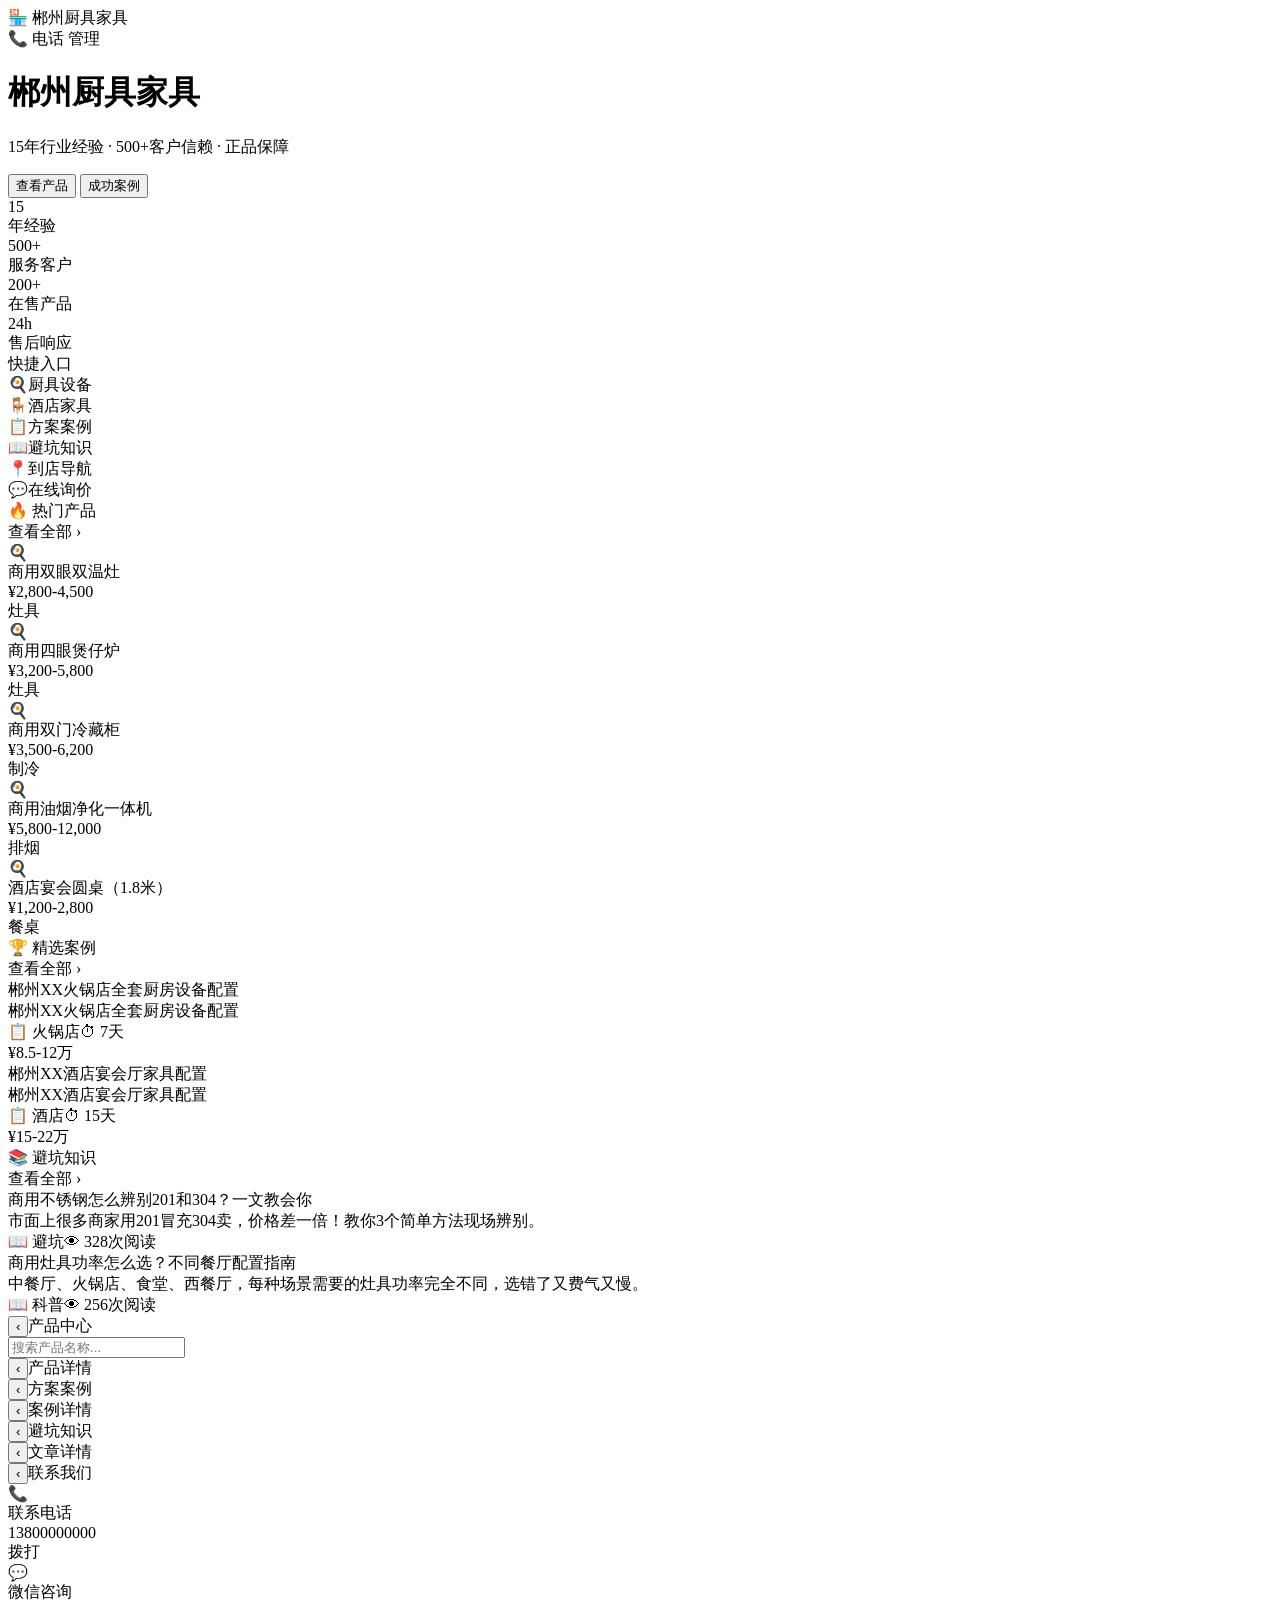
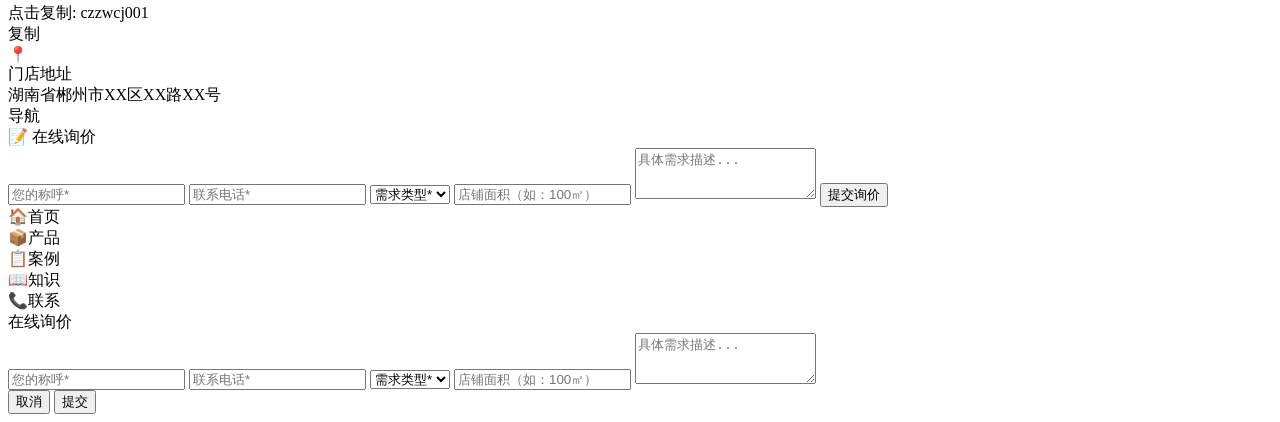
==== index.html @ 8503a3cb "Add files via upload" ====
<!DOCTYPE html>
<html lang="zh-CN">
<head>
<meta charset="UTF-8">
<meta name="viewport" content="width=device-width, initial-scale=1.0, maximum-scale=1.0, user-scalable=no">
<title>郴州商用厨具酒店家具</title>
<link rel="stylesheet" href="css/style.css">
</head>
<body>
<header class="header" id="header">
  <div class="header-inner">
    <div class="logo" id="logo-text" onclick="goHome()">🏪 郴州厨具家具</div>
    <div class="header-right">
      <span class="phone-btn" onclick="callPhone()">📞 电话</span>
      <span class="admin-entrance" onclick="openAdmin()">管理</span>
    </div>
  </div>
</header>

<!-- 首页 -->
<div class="page" id="page-home">
  <div class="hero">
    <div class="hero-bg"></div>
    <div class="hero-content">
      <h1 id="hero-title">郴州商用厨具·酒店家具</h1>
      <p>15年行业经验 · 500+客户信赖 · 正品保障</p>
      <div class="hero-btns">
        <button class="btn btn-white" onclick="switchPage('products')">查看产品</button>
        <button class="btn btn-outline-white" onclick="switchPage('cases')">成功案例</button>
      </div>
    </div>
  </div>
  <div class="stats-bar">
    <div class="stat-item"><div class="stat-num">15</div><div class="stat-label">年经验</div></div>
    <div class="stat-item"><div class="stat-num">500+</div><div class="stat-label">服务客户</div></div>
    <div class="stat-item"><div class="stat-num">200+</div><div class="stat-label">在售产品</div></div>
    <div class="stat-item"><div class="stat-num">24h</div><div class="stat-label">售后响应</div></div>
  </div>
  <div class="quick-entry">
    <div class="section-title">快捷入口</div>
    <div class="quick-grid">
      <div class="quick-item" onclick="switchPage('products')"><span>🍳</span><span>厨具设备</span></div>
      <div class="quick-item" onclick="switchPage('products')"><span>🪑</span><span>酒店家具</span></div>
      <div class="quick-item" onclick="switchPage('cases')"><span>📋</span><span>方案案例</span></div>
      <div class="quick-item" onclick="switchPage('knowledge')"><span>📖</span><span>避坑知识</span></div>
      <div class="quick-item" onclick="switchPage('contact')"><span>📍</span><span>到店导航</span></div>
      <div class="quick-item" onclick="openInquiry()"><span>💬</span><span>在线询价</span></div>
    </div>
  </div>
  <div class="section">
    <div class="section-header"><div class="section-title">🔥 热门产品</div><span class="section-more" onclick="switchPage('products')">查看全部 ›</span></div>
    <div class="product-scroll" id="home-products"></div>
  </div>
  <div class="section">
    <div class="section-header"><div class="section-title">🏆 精选案例</div><span class="section-more" onclick="switchPage('cases')">查看全部 ›</span></div>
    <div id="home-cases"></div>
  </div>
  <div class="section">
    <div class="section-header"><div class="section-title">📚 避坑知识</div><span class="section-more" onclick="switchPage('knowledge')">查看全部 ›</span></div>
    <div id="home-knowledge"></div>
  </div>
</div>

<!-- 产品中心 -->
<div class="page hidden" id="page-products">
  <div class="page-header"><button class="back-btn" onclick="goHome()">‹</button><span>产品中心</span></div>
  <div class="category-tabs" id="category-tabs"></div>
  <div class="search-bar"><input type="text" id="search-input" placeholder="搜索产品名称..." oninput="filterProducts()"></div>
  <div class="product-list" id="products-list"></div>
  <div class="empty-tip" id="products-empty" style="display:none">暂无产品</div>
</div>

<!-- 产品详情 -->
<div class="page hidden" id="page-product-detail">
  <div class="page-header"><button class="back-btn" onclick="switchPage('products')">‹</button><span>产品详情</span></div>
  <div id="product-detail-content"></div>
</div>

<!-- 方案案例 -->
<div class="page hidden" id="page-cases">
  <div class="page-header"><button class="back-btn" onclick="goHome()">‹</button><span>方案案例</span></div>
  <div class="case-list" id="cases-list"></div>
  <div class="empty-tip" id="cases-empty" style="display:none">暂无案例</div>
</div>

<!-- 案例详情 -->
<div class="page hidden" id="page-case-detail">
  <div class="page-header"><button class="back-btn" onclick="switchPage('cases')">‹</button><span>案例详情</span></div>
  <div id="case-detail-content"></div>
</div>

<!-- 避坑知识 -->
<div class="page hidden" id="page-knowledge">
  <div class="page-header"><button class="back-btn" onclick="goHome()">‹</button><span>避坑知识</span></div>
  <div class="knowledge-list" id="knowledge-list"></div>
  <div class="empty-tip" id="knowledge-empty" style="display:none">暂无文章</div>
</div>

<!-- 知识详情 -->
<div class="page hidden" id="page-knowledge-detail">
  <div class="page-header"><button class="back-btn" onclick="switchPage('knowledge')">‹</button><span>文章详情</span></div>
  <div id="knowledge-detail-content"></div>
</div>

<!-- 联系我们 -->
<div class="page hidden" id="page-contact">
  <div class="page-header"><button class="back-btn" onclick="goHome()">‹</button><span>联系我们</span></div>
  <div class="contact-page">
    <div class="contact-card">
      <div class="contact-item" onclick="callPhone()">
        <span class="contact-icon">📞</span>
        <div><div class="contact-label">联系电话</div><div class="contact-value" id="contact-phone">13800000000</div></div>
        <span class="contact-action">拨打</span>
      </div>
      <div class="contact-item" onclick="copyWechat()">
        <span class="contact-icon">💬</span>
        <div><div class="contact-label">微信咨询</div><div class="contact-value" id="contact-wechat">点击复制微信号</div></div>
        <span class="contact-action">复制</span>
      </div>
      <div class="contact-item" onclick="openMap()">
        <span class="contact-icon">📍</span>
        <div><div class="contact-label">门店地址</div><div class="contact-value" id="contact-address">点击查看地图</div></div>
        <span class="contact-action">导航</span>
      </div>
    </div>
    <div class="inquiry-form-section">
      <div class="section-title">📝 在线询价</div>
      <form id="inquiry-form" onsubmit="submitInquiry(event)">
        <input type="text" placeholder="您的称呼*" id="inq-name" required>
        <input type="tel" placeholder="联系电话*" id="inq-phone" required>
        <select id="inq-type" required>
          <option value="">需求类型*</option>
          <option value="厨具设备">厨具设备</option>
          <option value="酒店家具">酒店家具</option>
          <option value="整套方案">整套方案</option>
          <option value="其他">其他</option>
        </select>
        <input type="text" placeholder="店铺面积（如：100㎡）" id="inq-area">
        <textarea placeholder="具体需求描述..." id="inq-desc" rows="3"></textarea>
        <button type="submit" class="btn btn-primary btn-block">提交询价</button>
      </form>
    </div>
  </div>
</div>

<!-- 底部导航 -->
<nav class="tabbar" id="tabbar">
  <div class="tabbar-item active" data-page="home" onclick="switchPage('home')"><span class="tab-icon">🏠</span><span class="tab-label">首页</span></div>
  <div class="tabbar-item" data-page="products" onclick="switchPage('products')"><span class="tab-icon">📦</span><span class="tab-label">产品</span></div>
  <div class="tabbar-item" data-page="cases" onclick="switchPage('cases')"><span class="tab-icon">📋</span><span class="tab-label">案例</span></div>
  <div class="tabbar-item" data-page="knowledge" onclick="switchPage('knowledge')"><span class="tab-icon">📖</span><span class="tab-label">知识</span></div>
  <div class="tabbar-item" data-page="contact" onclick="switchPage('contact')"><span class="tab-icon">📞</span><span class="tab-label">联系</span></div>
</nav>

<!-- 询价弹窗 -->
<div class="modal-overlay hidden" id="inquiry-modal">
  <div class="modal">
    <div class="modal-header">在线询价</div>
    <form id="inquiry-form-modal" onsubmit="submitInquiryModal(event)">
      <input type="text" placeholder="您的称呼*" id="inq-name2" required>
      <input type="tel" placeholder="联系电话*" id="inq-phone2" required>
      <select id="inq-type2" required>
        <option value="">需求类型*</option>
        <option value="厨具设备">厨具设备</option>
        <option value="酒店家具">酒店家具</option>
        <option value="整套方案">整套方案</option>
        <option value="其他">其他</option>
      </select>
      <input type="text" placeholder="店铺面积（如：100㎡）" id="inq-area2">
      <textarea placeholder="具体需求描述..." id="inq-desc2" rows="3"></textarea>
      <div class="modal-btns">
        <button type="button" class="btn-gray" onclick="closeInquiry()">取消</button>
        <button type="submit" class="btn btn-primary">提交</button>
      </div>
    </form>
  </div>
</div>

<div class="safe-bottom"></div>
<script src="db.js"></script>
<script src="app.js"></script>
</body>
</html>
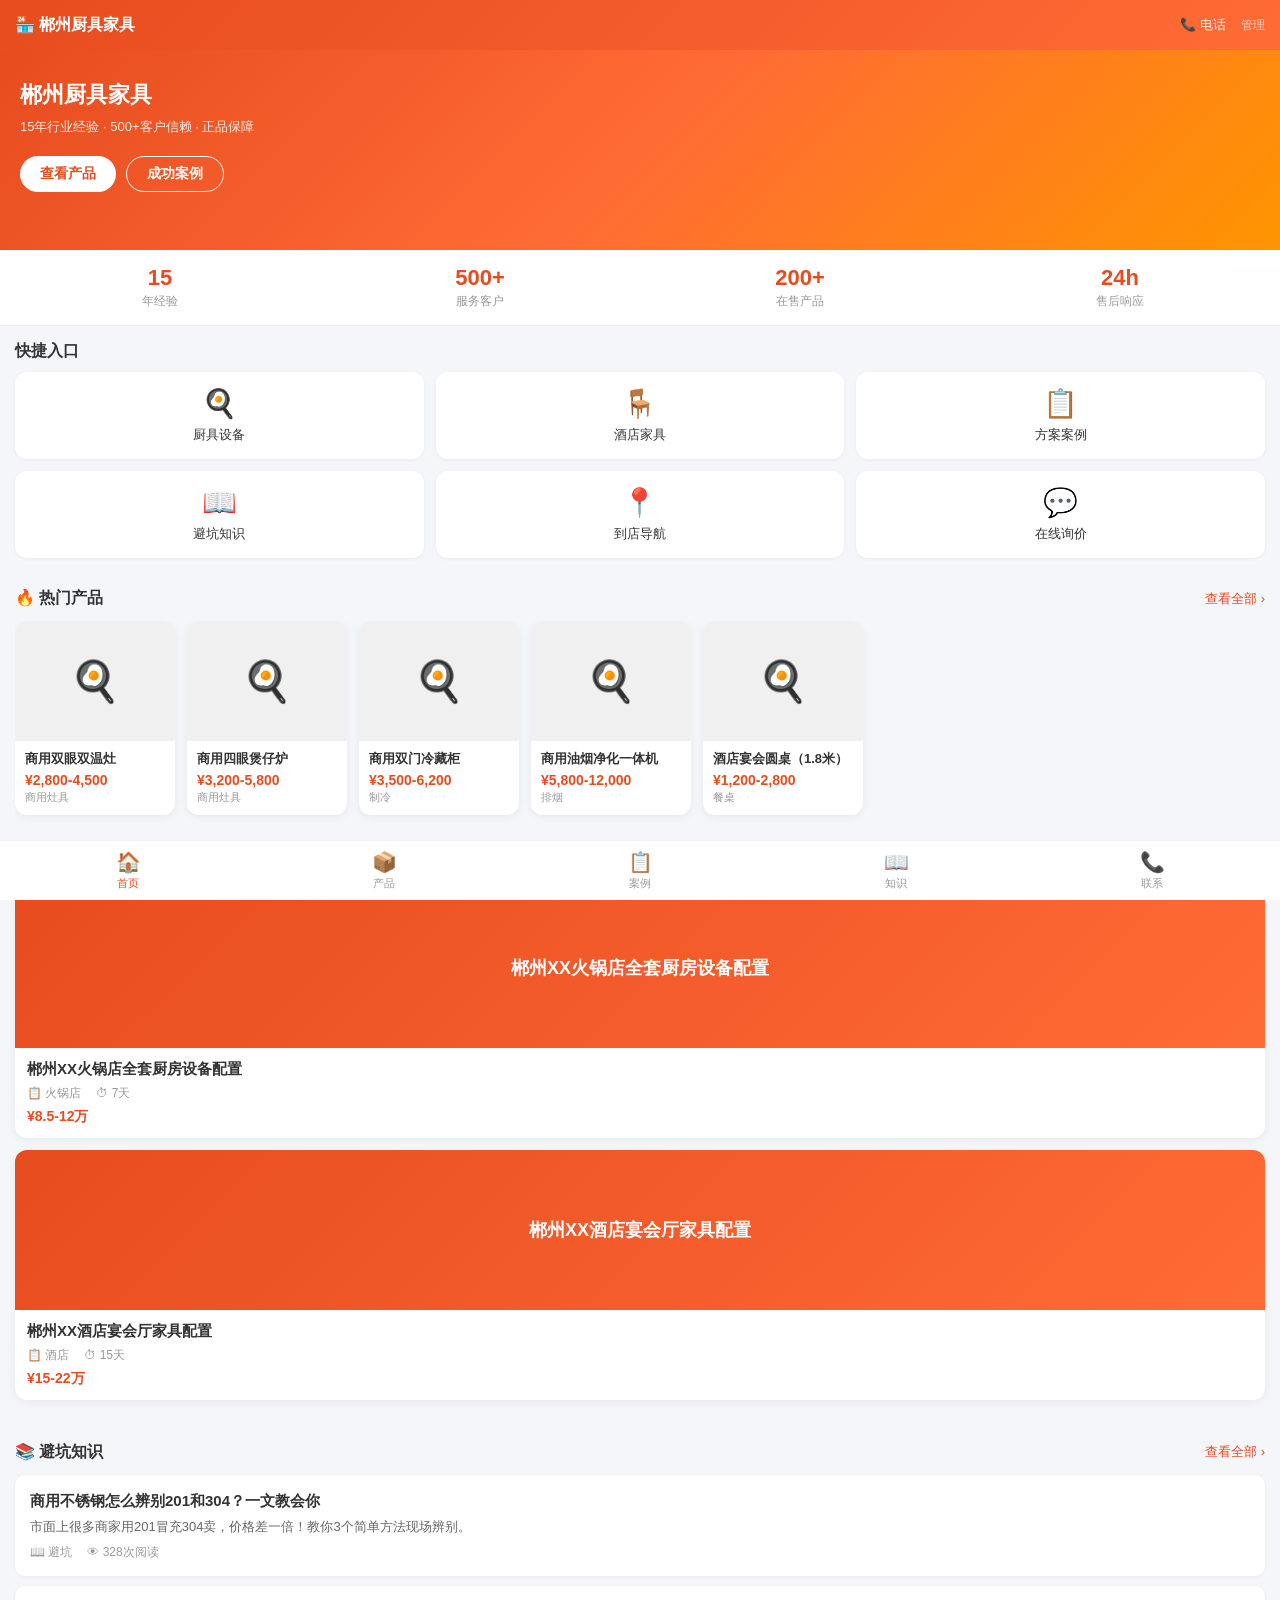
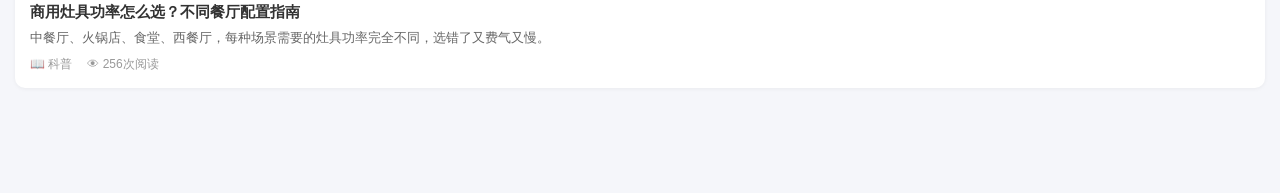
==== commit 137ca952: "Add files via upload" ====
--- a/index.html
+++ b/index.html
@@ -9,7 +9,10 @@
 <body>
 <header class="header" id="header">
   <div class="header-inner">
-    <div class="logo" id="logo-text" onclick="goHome()">🏪 郴州厨具家具</div>
+    <div class="logo" id="logo-area" onclick="goHome()">
+      <img id="logo-img" class="logo-img hidden" src="" alt="logo">
+      <span id="logo-text">🏪 郴州厨具家具</span>
+    </div>
     <div class="header-right">
       <span class="phone-btn" onclick="callPhone()">📞 电话</span>
       <span class="admin-entrance" onclick="openAdmin()">管理</span>
@@ -20,22 +23,19 @@
 <!-- 首页 -->
 <div class="page" id="page-home">
   <div class="hero">
-    <div class="hero-bg"></div>
+    <img id="hero-bg-img" class="hero-bg-img" src="" alt="">
+    <div class="hero-bg-overlay"></div>
     <div class="hero-content">
+      <img id="hero-logo" class="hero-logo hidden" src="" alt="logo">
       <h1 id="hero-title">郴州商用厨具·酒店家具</h1>
-      <p>15年行业经验 · 500+客户信赖 · 正品保障</p>
+      <p id="hero-slogan">15年行业经验 · 500+客户信赖 · 正品保障</p>
       <div class="hero-btns">
         <button class="btn btn-white" onclick="switchPage('products')">查看产品</button>
         <button class="btn btn-outline-white" onclick="switchPage('cases')">成功案例</button>
       </div>
     </div>
   </div>
-  <div class="stats-bar">
-    <div class="stat-item"><div class="stat-num">15</div><div class="stat-label">年经验</div></div>
-    <div class="stat-item"><div class="stat-num">500+</div><div class="stat-label">服务客户</div></div>
-    <div class="stat-item"><div class="stat-num">200+</div><div class="stat-label">在售产品</div></div>
-    <div class="stat-item"><div class="stat-num">24h</div><div class="stat-label">售后响应</div></div>
-  </div>
+  <div class="stats-bar" id="stats-bar"></div>
   <div class="quick-entry">
     <div class="section-title">快捷入口</div>
     <div class="quick-grid">
--- a/css/style.css
+++ b/css/style.css
@@ -0,0 +1,319 @@
+/* ===== 全局样式 ===== */
+* { margin: 0; padding: 0; box-sizing: border-box; }
+body {
+  font-family: -apple-system, BlinkMacSystemFont, 'Segoe UI', 'PingFang SC', 'Hiragino Sans GB', 'Microsoft YaHei', sans-serif;
+  background: #f5f6fa;
+  color: #333;
+  padding-top: 50px;
+  padding-bottom: 60px;
+  -webkit-tap-highlight-color: transparent;
+}
+.hidden { display: none !important; }
+
+/* ===== 顶部导航 ===== */
+.header {
+  position: fixed; top: 0; left: 0; right: 0; z-index: 100;
+  background: linear-gradient(135deg, #e74c1f, #ff6b35);
+  color: #fff; height: 50px;
+}
+.header-inner { display: flex; align-items: center; justify-content: space-between; height: 50px; padding: 0 15px; }
+.logo { font-size: 16px; font-weight: bold; cursor: pointer; }
+.header-right { display: flex; gap: 15px; align-items: center; }
+.phone-btn { font-size: 13px; cursor: pointer; }
+.admin-entrance { font-size: 12px; opacity: 0.7; cursor: pointer; }
+
+/* ===== 页面头部 ===== */
+.page-header {
+  display: flex; align-items: center; gap: 10px;
+  padding: 12px 15px; background: #fff;
+  border-bottom: 1px solid #eee; font-size: 16px; font-weight: bold;
+}
+.back-btn { font-size: 24px; background: none; border: none; cursor: pointer; color: #e74c1f; padding: 0 5px; }
+
+/* ===== Hero横幅 ===== */
+.hero {
+  position: relative; height: 200px; overflow: hidden;
+  background: linear-gradient(135deg, #e74c1f 0%, #ff6b35 50%, #ff9500 100%);
+}
+.hero-bg {
+  position: absolute; inset: 0;
+  background: url('data:image/svg+xml,<svg xmlns="http://www.w3.org/2000/svg" viewBox="0 0 400 200"><rect fill="%23ffffff" opacity="0.05" width="400" height="200"/></svg>');
+}
+.hero-content { position: relative; z-index: 1; padding: 30px 20px; color: #fff; }
+.hero-content h1 { font-size: 22px; margin-bottom: 8px; }
+.hero-content p { font-size: 13px; opacity: 0.9; margin-bottom: 20px; }
+.hero-btns { display: flex; gap: 10px; }
+.btn {
+  padding: 8px 20px; border-radius: 20px; border: none;
+  font-size: 14px; cursor: pointer; font-weight: bold;
+}
+.btn-white { background: #fff; color: #e74c1f; }
+.btn-outline-white { background: transparent; color: #fff; border: 1px solid #fff; }
+
+/* ===== 数据展示 ===== */
+.stats-bar {
+  display: flex; background: #fff; padding: 15px 0;
+  border-bottom: 1px solid #eee;
+}
+.stat-item { flex: 1; text-align: center; }
+.stat-num { font-size: 22px; font-weight: bold; color: #e74c1f; }
+.stat-label { font-size: 12px; color: #999; margin-top: 2px; }
+
+/* ===== 快捷入口 ===== */
+.quick-entry { padding: 15px; }
+.quick-grid {
+  display: grid; grid-template-columns: repeat(3, 1fr); gap: 12px;
+  margin-top: 10px;
+}
+.quick-item {
+  display: flex; flex-direction: column; align-items: center; gap: 6px;
+  background: #fff; border-radius: 12px; padding: 15px 5px;
+  box-shadow: 0 1px 4px rgba(0,0,0,0.05); cursor: pointer;
+  font-size: 13px; transition: transform 0.2s;
+}
+.quick-item:active { transform: scale(0.95); }
+.quick-item span:first-child { font-size: 28px; }
+
+/* ===== 通用区块 ===== */
+.section { padding: 15px; }
+.section-header { display: flex; justify-content: space-between; align-items: center; margin-bottom: 12px; }
+.section-title { font-size: 16px; font-weight: bold; }
+.section-more { font-size: 13px; color: #e74c1f; cursor: pointer; }
+
+/* ===== 产品滚动区 ===== */
+.product-scroll {
+  display: flex; gap: 12px; overflow-x: auto;
+  padding-bottom: 10px; scroll-snap-type: x mandatory;
+  -webkit-overflow-scrolling: touch;
+}
+.product-scroll::-webkit-scrollbar { display: none; }
+.product-card {
+  flex-shrink: 0; width: 160px; background: #fff; border-radius: 12px;
+  overflow: hidden; box-shadow: 0 2px 8px rgba(0,0,0,0.06);
+  cursor: pointer; transition: transform 0.2s; scroll-snap-align: start;
+}
+.product-card:active { transform: scale(0.97); }
+.product-img {
+  width: 100%; height: 120px; background: #f0f0f0;
+  display: flex; align-items: center; justify-content: center;
+  font-size: 40px; color: #ccc;
+}
+.product-info { padding: 10px; }
+.product-name { font-size: 13px; font-weight: bold; margin-bottom: 4px; line-height: 1.3; }
+.product-price { font-size: 14px; color: #e74c1f; font-weight: bold; }
+.product-category { font-size: 11px; color: #999; margin-top: 2px; }
+
+/* ===== 产品列表（产品中心页） ===== */
+.category-tabs {
+  display: flex; gap: 0; overflow-x: auto; background: #fff;
+  border-bottom: 1px solid #eee; padding: 0 10px;
+}
+.category-tabs::-webkit-scrollbar { display: none; }
+.cat-tab {
+  flex-shrink: 0; padding: 10px 14px; font-size: 13px;
+  cursor: pointer; border-bottom: 2px solid transparent; white-space: nowrap;
+}
+.cat-tab.active { color: #e74c1f; border-bottom-color: #e74c1f; font-weight: bold; }
+.search-bar { padding: 10px 15px; background: #fff; }
+.search-bar input {
+  width: 100%; padding: 8px 12px; border: 1px solid #eee;
+  border-radius: 20px; font-size: 13px; outline: none;
+}
+.search-bar input:focus { border-color: #e74c1f; }
+.product-list { padding: 10px 15px; display: grid; grid-template-columns: repeat(2, 1fr); gap: 10px; }
+.product-list .product-card { width: 100%; }
+
+/* ===== 案例列表 ===== */
+.case-list { padding: 10px 15px; }
+.case-card {
+  background: #fff; border-radius: 12px; overflow: hidden;
+  margin-bottom: 12px; box-shadow: 0 2px 8px rgba(0,0,0,0.06);
+  cursor: pointer;
+}
+.case-img {
+  width: 100%; height: 160px; background: linear-gradient(135deg, #e74c1f, #ff6b35);
+  display: flex; align-items: center; justify-content: center;
+  color: #fff; font-size: 18px; font-weight: bold;
+}
+.case-info { padding: 12px; }
+.case-title { font-size: 15px; font-weight: bold; margin-bottom: 6px; }
+.case-meta { font-size: 12px; color: #999; display: flex; gap: 15px; }
+.case-price { color: #e74c1f; font-weight: bold; margin-top: 6px; font-size: 14px; }
+
+/* ===== 知识列表 ===== */
+.knowledge-list { padding: 10px 15px; }
+.knowledge-card {
+  background: #fff; border-radius: 10px; padding: 15px;
+  margin-bottom: 10px; box-shadow: 0 1px 4px rgba(0,0,0,0.05);
+  cursor: pointer;
+}
+.knowledge-title { font-size: 15px; font-weight: bold; margin-bottom: 6px; line-height: 1.4; }
+.knowledge-summary { font-size: 13px; color: #666; line-height: 1.5; margin-bottom: 8px; }
+.knowledge-meta { font-size: 12px; color: #999; display: flex; gap: 15px; }
+
+/* ===== 产品卡片视频标记 ===== */
+.product-img.has-video { position: relative; }
+.video-play-badge {
+  position: absolute; bottom: 6px; right: 6px;
+  background: rgba(0,0,0,0.6); color: #fff;
+  font-size: 10px; padding: 2px 6px; border-radius: 4px;
+  pointer-events: none;
+}
+
+/* ===== 产品详情 ===== */
+.detail-img {
+  width: 100%; height: 250px; background: #f0f0f0;
+  display: flex; align-items: center; justify-content: center;
+  font-size: 60px; color: #ccc;
+}
+.detail-media-area { background: #000; }
+.detail-video-wrap { position: relative; }
+.detail-video-wrap video { display: block; background: #000; }
+.detail-media-tabs {
+  display: flex; gap: 0; background: #222; padding: 0;
+}
+.media-tab {
+  flex: 1; text-align: center; padding: 10px; font-size: 13px;
+  color: #aaa; cursor: pointer; border-bottom: 2px solid transparent;
+}
+.media-tab.active { color: #fff; border-bottom-color: #e74c1f; font-weight: bold; }
+.detail-images-wrap { position: relative; background: #000; }
+.detail-image-slider {
+  display: flex; transition: transform 0.3s ease;
+  overflow: hidden; width: 100%;
+}
+.slider-item {
+  width: 100%; flex-shrink: 0; display: none;
+}
+.slider-item.active { display: block; }
+.slider-item img {
+  width: 100%; max-height: 300px; object-fit: contain;
+  display: block; cursor: pointer;
+}
+.slider-nav {
+  display: flex; justify-content: center; align-items: center; gap: 15px;
+  padding: 8px; background: rgba(0,0,0,0.5);
+}
+.slider-nav button {
+  background: rgba(255,255,255,0.2); color: #fff;
+  border: none; width: 36px; height: 36px; border-radius: 50%;
+  font-size: 18px; cursor: pointer;
+}
+.slider-nav span { color: #fff; font-size: 13px; }
+.detail-body { padding: 15px; background: #fff; }
+.detail-name { font-size: 20px; font-weight: bold; margin-bottom: 8px; }
+.video-badge {
+  display: inline-block; background: #e74c1f; color: #fff;
+  font-size: 11px; padding: 2px 8px; border-radius: 4px;
+  vertical-align: middle; margin-left: 6px;
+}
+.detail-price { font-size: 22px; color: #e74c1f; font-weight: bold; margin-bottom: 15px; }
+.detail-specs { margin-bottom: 15px; }
+.detail-specs h3 { font-size: 14px; color: #999; margin-bottom: 8px; }
+.specs-table { width: 100%; border-collapse: collapse; }
+.specs-table td { padding: 8px 10px; border-bottom: 1px solid #f0f0f0; font-size: 13px; }
+.specs-table td:first-child { color: #999; width: 90px; }
+.detail-desc h3 { font-size: 14px; color: #999; margin-bottom: 8px; }
+.detail-desc p { font-size: 14px; line-height: 1.6; color: #666; }
+/* ===== 产品介绍图文混排 ===== */
+.desc-content { margin-top: 10px; }
+.desc-text {
+  font-size: 15px; line-height: 1.8; color: #444;
+  margin-bottom: 12px;
+}
+.desc-img-wrap {
+  margin-bottom: 12px; border-radius: 8px; overflow: hidden;
+  box-shadow: 0 2px 8px rgba(0,0,0,0.08);
+}
+.desc-img {
+  width: 100%; display: block; cursor: pointer;
+  border-radius: 8px; transition: transform 0.2s;
+}
+.desc-img:active { transform: scale(0.98); }
+.detail-actions { padding: 15px; display: flex; gap: 10px; background: #fff; position: sticky; bottom: 60px; }
+.detail-actions .btn { flex: 1; padding: 12px; font-size: 15px; }
+.btn-primary { background: #e74c1f; color: #fff; border: none; border-radius: 8px; }
+.btn-outline { background: #fff; color: #e74c1f; border: 1px solid #e74c1f; border-radius: 8px; }
+
+/* ===== 案例详情 ===== */
+.case-detail-img {
+  width: 100%; height: 200px; background: linear-gradient(135deg, #e74c1f, #ff6b35);
+  display: flex; align-items: center; justify-content: center; color: #fff; font-size: 16px;
+}
+.case-detail-body { padding: 15px; }
+.case-detail-body h2 { font-size: 18px; margin-bottom: 10px; }
+.case-detail-body h3 { font-size: 14px; color: #999; margin: 15px 0 8px; }
+.case-equip-list { background: #f8f8f8; border-radius: 8px; padding: 12px; }
+.case-equip-list div { font-size: 13px; padding: 4px 0; }
+
+/* ===== 知识详情 ===== */
+.knowledge-detail-body { padding: 15px; }
+.knowledge-detail-body h1 { font-size: 20px; margin-bottom: 10px; line-height: 1.4; }
+.knowledge-detail-body .article-meta { font-size: 12px; color: #999; margin-bottom: 20px; }
+.knowledge-detail-body .article-content { font-size: 15px; line-height: 1.8; color: #444; }
+.knowledge-detail-body .article-content p { margin-bottom: 15px; }
+
+/* ===== 联系页面 ===== */
+.contact-page { padding: 15px; }
+.contact-card { background: #fff; border-radius: 12px; overflow: hidden; margin-bottom: 20px; }
+.contact-item {
+  display: flex; align-items: center; gap: 12px; padding: 15px;
+  border-bottom: 1px solid #f0f0f0; cursor: pointer;
+}
+.contact-item:last-child { border-bottom: none; }
+.contact-icon { font-size: 24px; }
+.contact-label { font-size: 12px; color: #999; }
+.contact-value { font-size: 15px; font-weight: bold; }
+.contact-action { margin-left: auto; color: #e74c1f; font-size: 13px; }
+.inquiry-form-section { background: #fff; border-radius: 12px; padding: 15px; }
+.inquiry-form-section input,
+.inquiry-form-section select,
+.inquiry-form-section textarea {
+  width: 100%; padding: 10px 12px; margin-bottom: 10px;
+  border: 1px solid #eee; border-radius: 8px; font-size: 14px;
+  outline: none; font-family: inherit;
+}
+.inquiry-form-section input:focus,
+.inquiry-form-section select:focus,
+.inquiry-form-section textarea:focus { border-color: #e74c1f; }
+.inquiry-form-section textarea { resize: vertical; }
+.btn-block { width: 100%; padding: 12px; font-size: 15px; }
+
+/* ===== 底部导航 ===== */
+.tabbar {
+  position: fixed; bottom: 0; left: 0; right: 0; z-index: 100;
+  background: #fff; height: 60px; display: flex;
+  border-top: 1px solid #eee;
+}
+.tabbar-item {
+  flex: 1; display: flex; flex-direction: column;
+  align-items: center; justify-content: center; gap: 2px;
+  cursor: pointer; color: #999; font-size: 12px; transition: color 0.2s;
+}
+.tabbar-item.active { color: #e74c1f; }
+.tab-icon { font-size: 20px; }
+.tab-label { font-size: 11px; }
+
+/* ===== 弹窗 ===== */
+.modal-overlay {
+  position: fixed; inset: 0; z-index: 200; background: rgba(0,0,0,0.5);
+  display: flex; align-items: center; justify-content: center;
+}
+.modal {
+  background: #fff; border-radius: 16px; padding: 20px;
+  width: 90%; max-width: 400px; max-height: 80vh; overflow-y: auto;
+}
+.modal-header { font-size: 18px; font-weight: bold; margin-bottom: 15px; text-align: center; }
+.modal-btns { display: flex; gap: 10px; margin-top: 15px; }
+.btn-gray { background: #f0f0f0; color: #666; border: none; border-radius: 8px; padding: 12px; flex: 1; font-size: 15px; cursor: pointer; }
+
+/* ===== 空状态 ===== */
+.empty-tip { text-align: center; padding: 40px 20px; color: #999; font-size: 14px; }
+
+/* ===== 安全区 ===== */
+.safe-bottom { height: 20px; }
+
+/* ===== 响应式 ===== */
+@media (min-width: 500px) {
+  .product-list { grid-template-columns: repeat(3, 1fr); }
+}
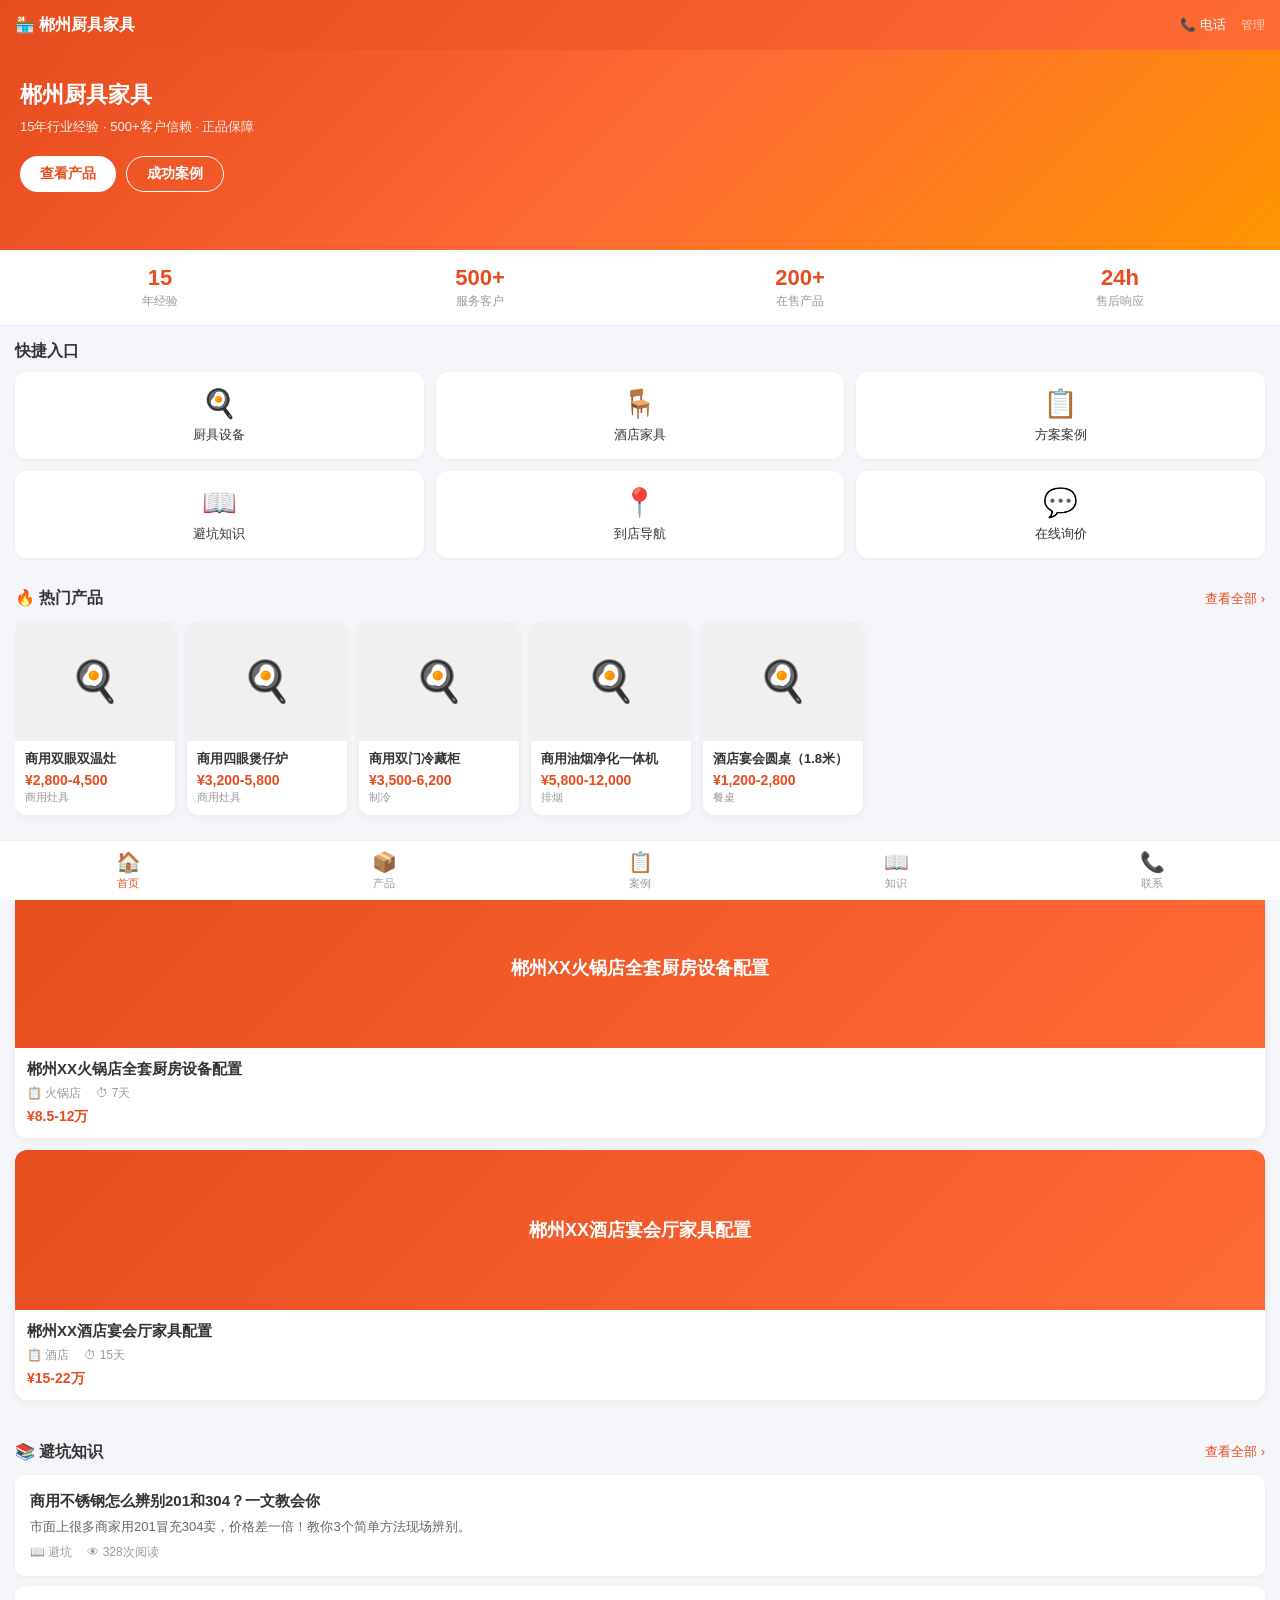
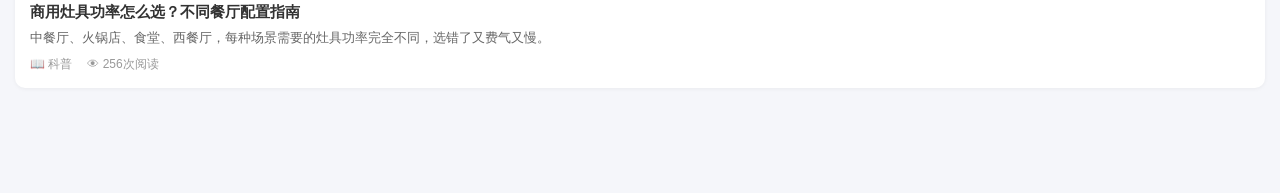
==== commit a92e9ea9: "Add files via upload" ====
--- a/index.html
+++ b/index.html
@@ -26,8 +26,10 @@
     <img id="hero-bg-img" class="hero-bg-img" src="" alt="">
     <div class="hero-bg-overlay"></div>
     <div class="hero-content">
-      <img id="hero-logo" class="hero-logo hidden" src="" alt="logo">
-      <h1 id="hero-title">郴州商用厨具·酒店家具</h1>
+      <div class="hero-title-row">
+        <img id="hero-logo" class="hero-logo hidden" src="" alt="logo">
+        <h1 id="hero-title">郴州商用厨具·酒店家具</h1>
+      </div>
       <p id="hero-slogan">15年行业经验 · 500+客户信赖 · 正品保障</p>
       <div class="hero-btns">
         <button class="btn btn-white" onclick="switchPage('products')">查看产品</button>
--- a/css/style.css
+++ b/css/style.css
@@ -17,7 +17,9 @@
   color: #fff; height: 50px;
 }
 .header-inner { display: flex; align-items: center; justify-content: space-between; height: 50px; padding: 0 15px; }
-.logo { font-size: 16px; font-weight: bold; cursor: pointer; }
+.logo { font-size: 16px; font-weight: bold; cursor: pointer; display: flex; align-items: center; gap: 8px; }
+.logo-img { height: 32px; width: auto; max-width: 120px; object-fit: contain; border-radius: 4px; }
+.hero-logo { width: 60px; height: 60px; object-fit: contain; border-radius: 8px; margin-bottom: 8px; background: rgba(255,255,255,0.15); }
 .header-right { display: flex; gap: 15px; align-items: center; }
 .phone-btn { font-size: 13px; cursor: pointer; }
 .admin-entrance { font-size: 12px; opacity: 0.7; cursor: pointer; }
@@ -35,11 +37,19 @@
   position: relative; height: 200px; overflow: hidden;
   background: linear-gradient(135deg, #e74c1f 0%, #ff6b35 50%, #ff9500 100%);
 }
-.hero-bg {
-  position: absolute; inset: 0;
-  background: url('data:image/svg+xml,<svg xmlns="http://www.w3.org/2000/svg" viewBox="0 0 400 200"><rect fill="%23ffffff" opacity="0.05" width="400" height="200"/></svg>');
-}
-.hero-content { position: relative; z-index: 1; padding: 30px 20px; color: #fff; }
+.hero-bg-img {
+  position: absolute; inset: 0; width: 100%; height: 100%;
+  object-fit: cover; z-index: 0;
+}
+.hero-bg-overlay {
+  position: absolute; inset: 0; z-index: 1;
+  background: linear-gradient(135deg, rgba(231,76,31,0.75) 0%, rgba(255,107,53,0.65) 50%, rgba(255,149,0,0.55) 100%);
+}
+.hero-content { position: relative; z-index: 2; padding: 30px 20px; color: #fff; }
+.hero-logo {
+  width: 48px; height: 48px; object-fit: contain; border-radius: 8px;
+  background: rgba(255,255,255,0.9); padding: 4px; margin-bottom: 8px;
+}
 .hero-content h1 { font-size: 22px; margin-bottom: 8px; }
 .hero-content p { font-size: 13px; opacity: 0.9; margin-bottom: 20px; }
 .hero-btns { display: flex; gap: 10px; }
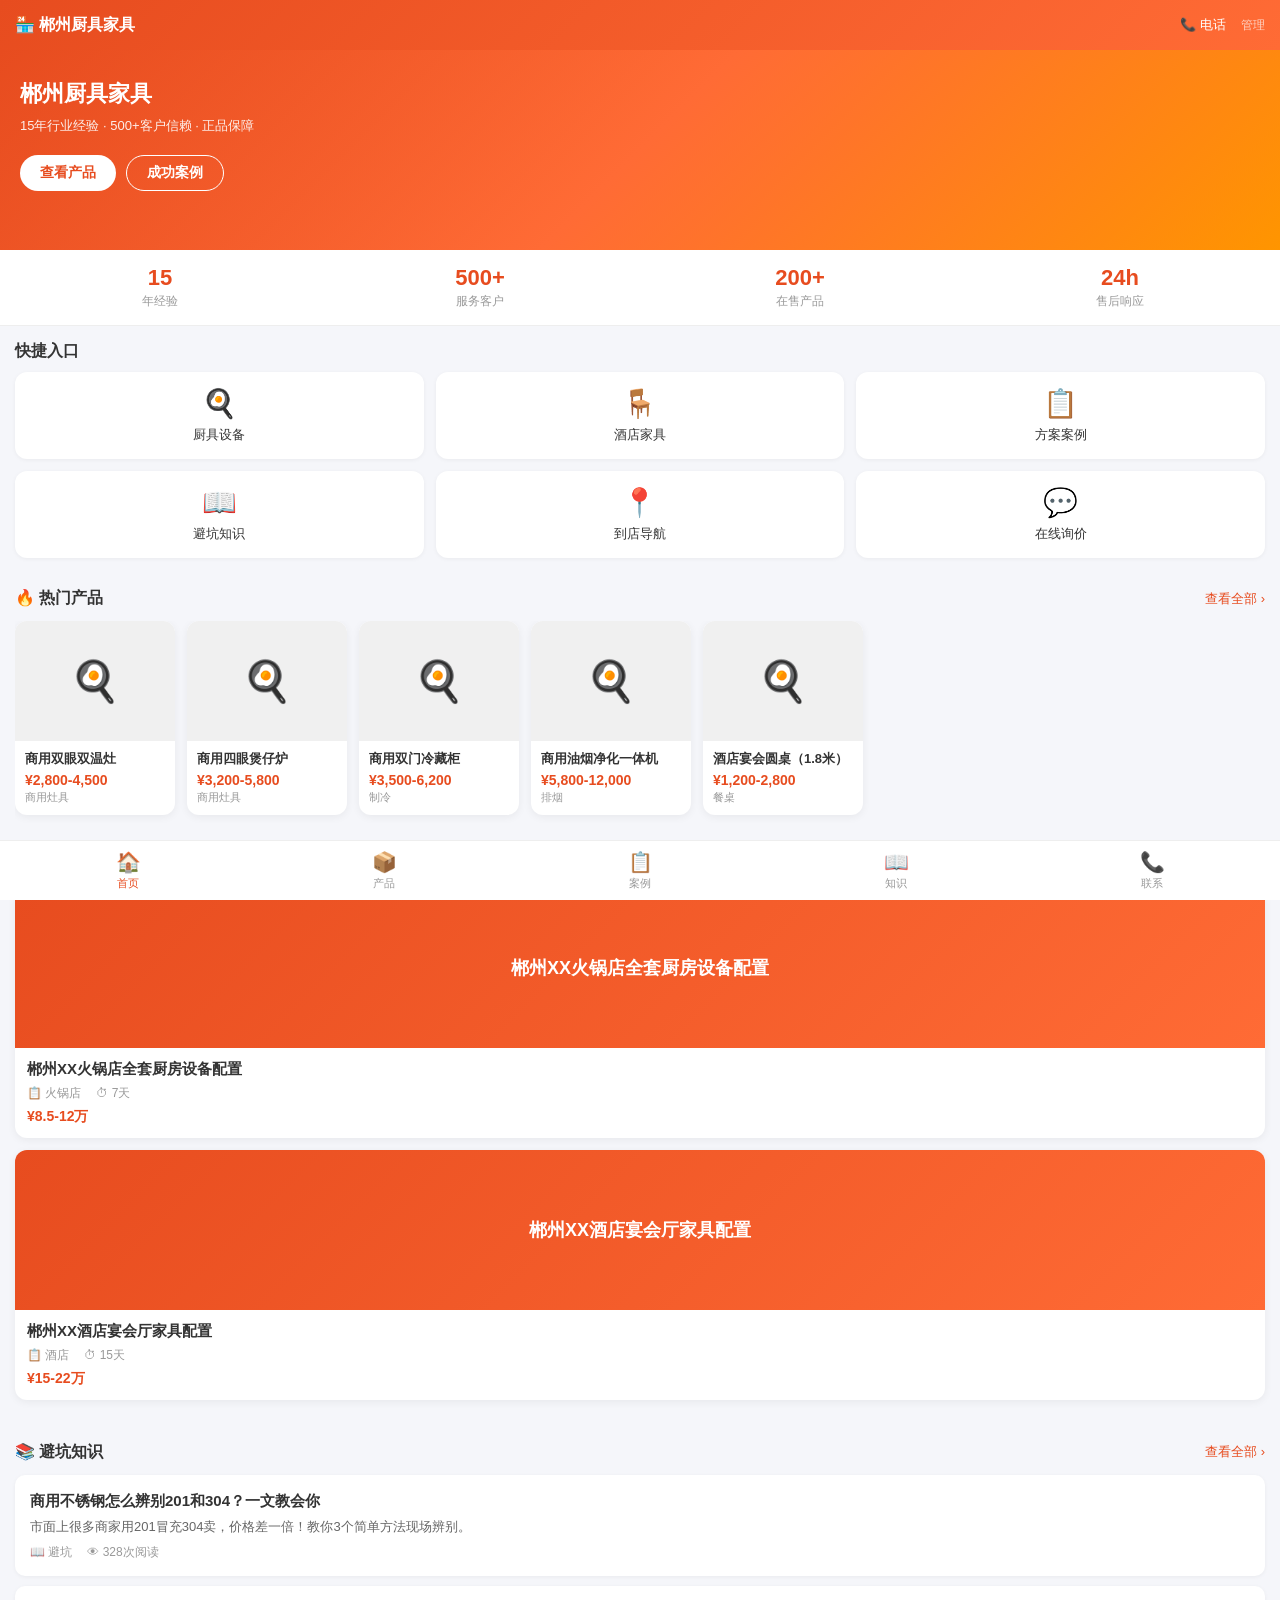
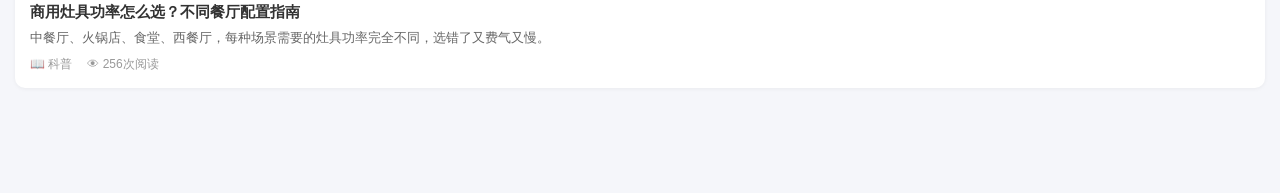
==== commit ed3ac27d: "Add files via upload" ====
--- a/index.html
+++ b/index.html
@@ -23,7 +23,8 @@
 <!-- 首页 -->
 <div class="page" id="page-home">
   <div class="hero">
-    <img id="hero-bg-img" class="hero-bg-img" src="" alt="">
+    <div class="hero-bg-carousel" id="hero-bg-carousel"></div>
+    <div class="hero-bg-dots" id="hero-bg-dots"></div>
     <div class="hero-bg-overlay"></div>
     <div class="hero-content">
       <div class="hero-title-row">
--- a/css/style.css
+++ b/css/style.css
@@ -19,7 +19,9 @@
 .header-inner { display: flex; align-items: center; justify-content: space-between; height: 50px; padding: 0 15px; }
 .logo { font-size: 16px; font-weight: bold; cursor: pointer; display: flex; align-items: center; gap: 8px; }
 .logo-img { height: 32px; width: auto; max-width: 120px; object-fit: contain; border-radius: 4px; }
-.hero-logo { width: 60px; height: 60px; object-fit: contain; border-radius: 8px; margin-bottom: 8px; background: rgba(255,255,255,0.15); }
+.hero-logo { width: 60px; height: 60px; object-fit: contain; border-radius: 8px; background: rgba(255,255,255,0.15); }
+.hero-title-row { display: flex; align-items: center; gap: 12px; margin-bottom: 8px; }
+.hero-title-row h1 { margin-bottom: 0 !important; line-height: 1.3; }
 .header-right { display: flex; gap: 15px; align-items: center; }
 .phone-btn { font-size: 13px; cursor: pointer; }
 .admin-entrance { font-size: 12px; opacity: 0.7; cursor: pointer; }
@@ -46,10 +48,6 @@
   background: linear-gradient(135deg, rgba(231,76,31,0.75) 0%, rgba(255,107,53,0.65) 50%, rgba(255,149,0,0.55) 100%);
 }
 .hero-content { position: relative; z-index: 2; padding: 30px 20px; color: #fff; }
-.hero-logo {
-  width: 48px; height: 48px; object-fit: contain; border-radius: 8px;
-  background: rgba(255,255,255,0.9); padding: 4px; margin-bottom: 8px;
-}
 .hero-content h1 { font-size: 22px; margin-bottom: 8px; }
 .hero-content p { font-size: 13px; opacity: 0.9; margin-bottom: 20px; }
 .hero-btns { display: flex; gap: 10px; }
